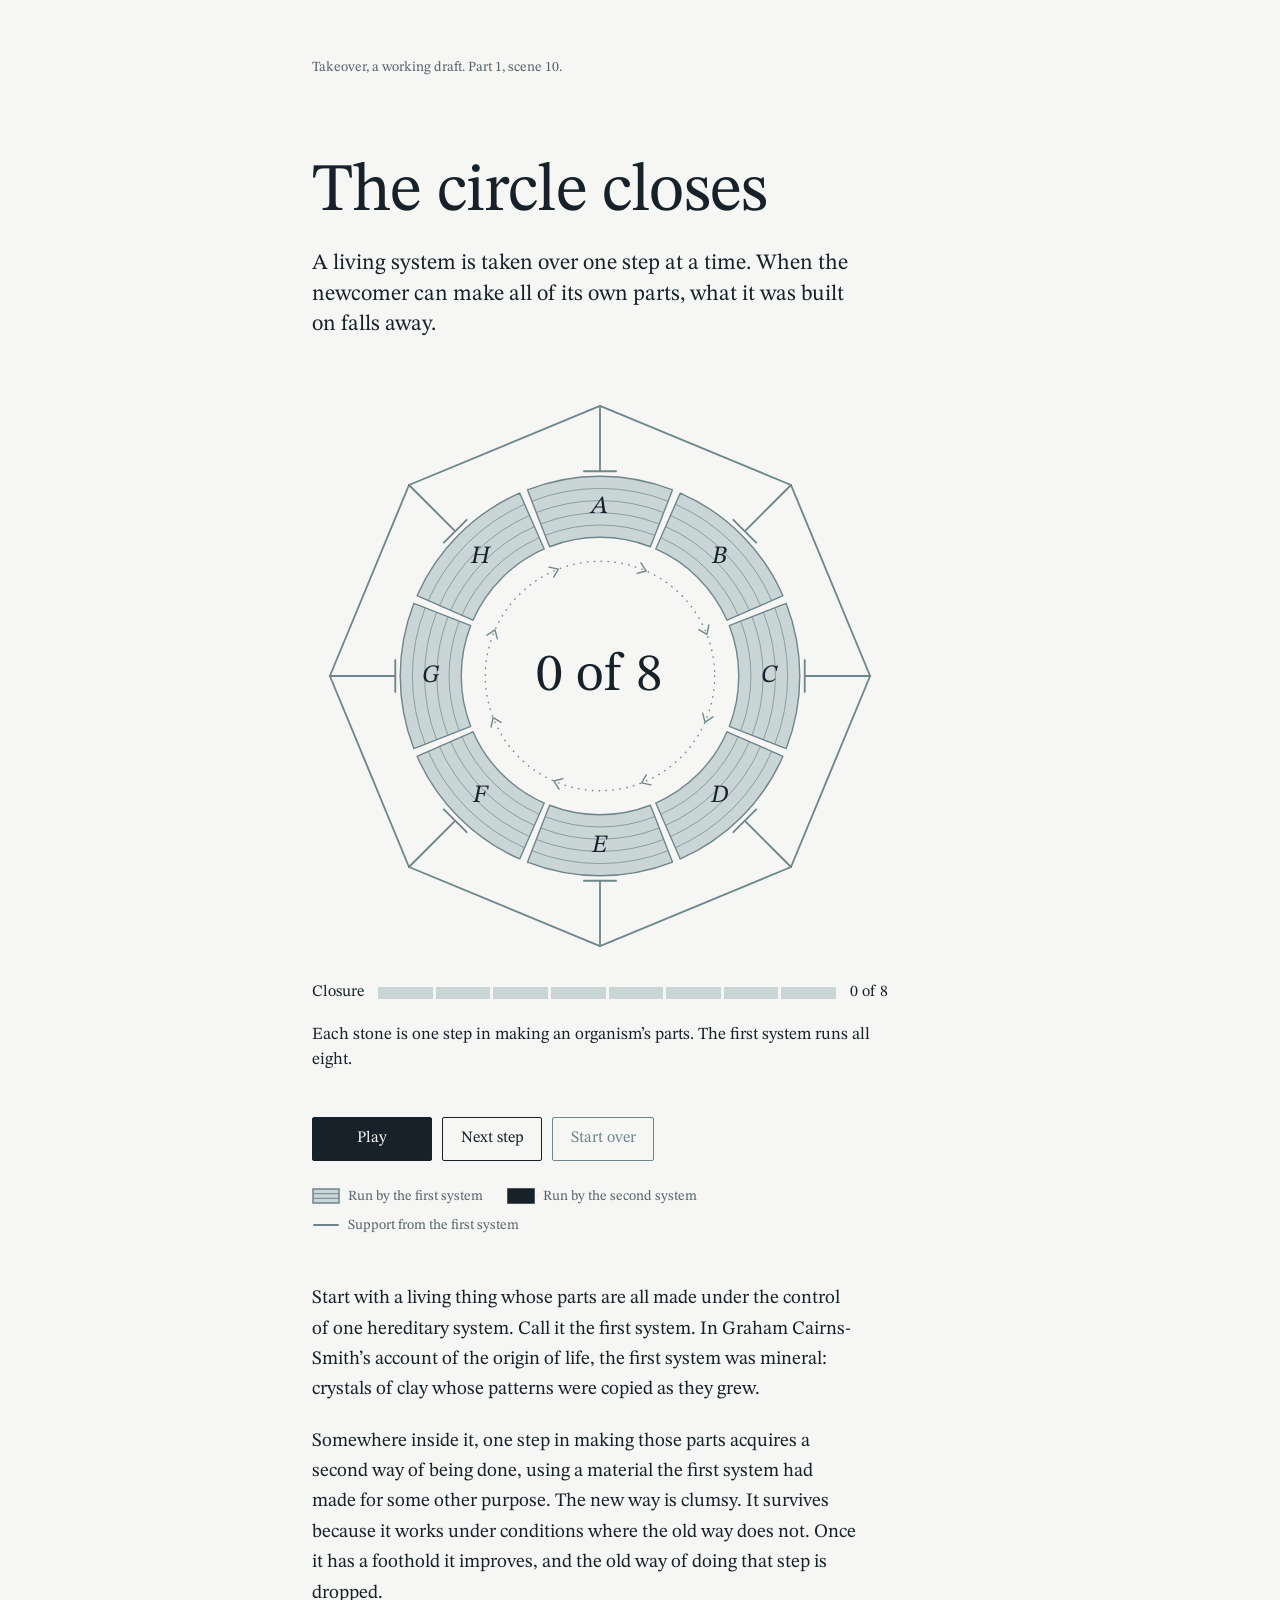
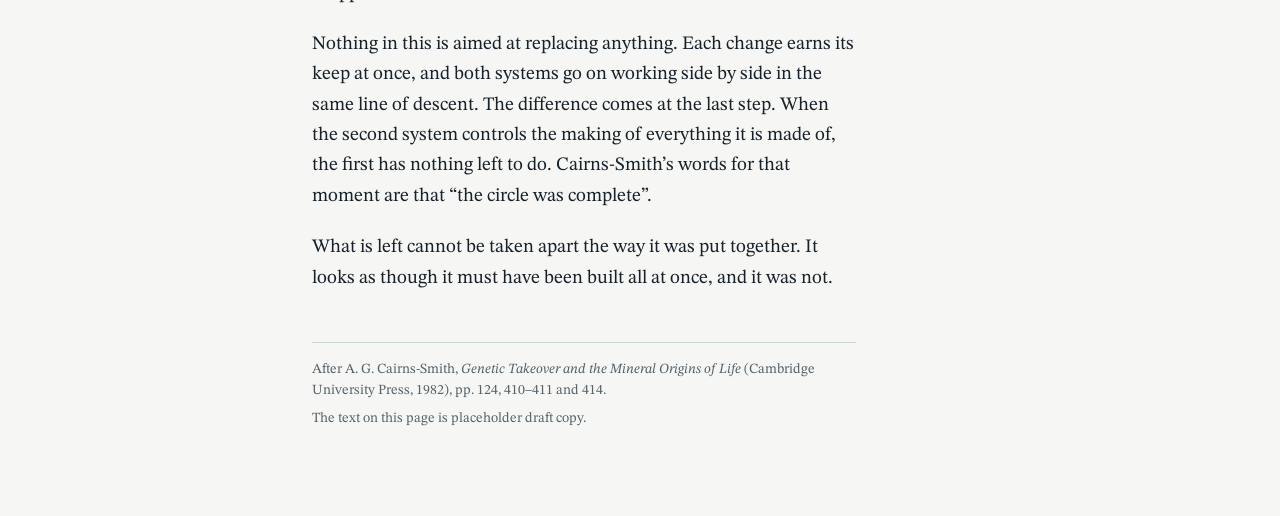
==== index.html @ 48e393f0 "Add scene 10 prototype: the circle closes A static page with the closing-circle animation for Part 1" ====
<!DOCTYPE html>
<html lang="en">
<head>
  <meta charset="utf-8">
  <meta name="viewport" content="width=device-width, initial-scale=1">
  <meta name="robots" content="noindex">
  <title>The circle closes: Takeover, working draft</title>
  <link rel="stylesheet" href="css/essay.css">
</head>
<body>
  <main class="page">

    <p class="draft-note">Takeover, a working draft. Part 1, scene 10.</p>

    <h1>The circle closes</h1>

    <p class="claim">A living system is taken over one step at a time. When the newcomer can make all of its own parts, what it was built on falls away.</p>

    <figure class="plate" id="closing-circle">
      <div class="plate__stage" data-cc-stage>
        <p>This figure is an animation and needs JavaScript to run.</p>
      </div>

      <div class="meter">
        <span id="closure-label">Closure</span>
        <span class="meter__cells" data-cc-meter aria-labelledby="closure-label"></span>
        <span data-cc-readout></span>
      </div>

      <figcaption class="plate__caption" data-cc-caption aria-live="polite"></figcaption>

      <div class="plate__controls">
        <button type="button" data-cc-play>Play</button>
        <button type="button" data-cc-next>Next step</button>
        <button type="button" data-cc-reset>Start over</button>
      </div>

      <ul class="plate__key">
        <li>
          <svg viewBox="0 0 28 16" aria-hidden="true">
            <rect x="1" y="1" width="26" height="14" fill="#cad5d6" stroke="#6f858c" stroke-width="1.5"/>
            <path d="M1 5.7h26M1 10.3h26" stroke="#6f858c" stroke-width="1"/>
          </svg>
          Run by the first system
        </li>
        <li>
          <svg viewBox="0 0 28 16" aria-hidden="true">
            <rect x="1" y="1" width="26" height="14" fill="#17212a" stroke="#17212a" stroke-width="1.5"/>
          </svg>
          Run by the second system
        </li>
        <li>
          <svg viewBox="0 0 28 16" aria-hidden="true">
            <path d="M2 8h24" stroke="#6f858c" stroke-width="2" stroke-linecap="round"/>
          </svg>
          Support from the first system
        </li>
      </ul>
    </figure>

    <div class="prose">
      <p>Start with a living thing whose parts are all made under the control of one hereditary system. Call it the first system. In Graham Cairns-Smith&rsquo;s account of the origin of life, the first system was mineral: crystals of clay whose patterns were copied as they grew.</p>

      <p>Somewhere inside it, one step in making those parts acquires a second way of being done, using a material the first system had made for some other purpose. The new way is clumsy. It survives because it works under conditions where the old way does not. Once it has a foothold it improves, and the old way of doing that step is dropped.</p>

      <p>Nothing in this is aimed at replacing anything. Each change earns its keep at once, and both systems go on working side by side in the same line of descent. The difference comes at the last step. When the second system controls the making of everything it is made of, the first has nothing left to do. Cairns-Smith&rsquo;s words for that moment are that <q>the circle was complete</q>.</p>

      <p>What is left cannot be taken apart the way it was put together. It looks as though it must have been built all at once, and it was not.</p>
    </div>

    <div class="sources">
      <p>After A. G. Cairns-Smith, <i>Genetic Takeover and the Mineral Origins of Life</i> (Cambridge University Press, 1982), pp. 124, 410&ndash;411 and 414.</p>
      <p>The text on this page is placeholder draft copy.</p>
    </div>

  </main>

  <script src="js/closing-circle.js"></script>
  <script src="js/scene-10.js"></script>
</body>
</html>
---- css/essay.css ----
/* Takeover: essay styles.
   Two colours carry the argument: mineral (the first system) and carbon
   (the second). The signal colour is used once, when the circle closes. */

@font-face {
  font-family: "STIX Two Text";
  src: url("../fonts/stix-two-text-latin-400-normal.woff2") format("woff2");
  font-weight: 400;
  font-style: normal;
  font-display: swap;
}
@font-face {
  font-family: "STIX Two Text";
  src: url("../fonts/stix-two-text-latin-400-italic.woff2") format("woff2");
  font-weight: 400;
  font-style: italic;
  font-display: swap;
}
:root {
  color-scheme: light;
  --paper: #f6f7f4;
  --carbon: #17212a;
  --mineral: #cad5d6;
  --mineral-line: #6f858c;
  --signal: #f0b429;
  --quiet: #55626a;
  --serif: "STIX Two Text", "STIXGeneral", "Iowan Old Style", "Palatino Linotype", Georgia, serif;
  --measure: 34rem;
  --plate: 36rem;
}

* { box-sizing: border-box; }

html { -webkit-text-size-adjust: 100%; }

body {
  margin: 0;
  background: var(--paper);
  color: var(--carbon);
  font-family: var(--serif);
  font-size: 1.1875rem;
  line-height: 1.6;
  font-variant-numeric: oldstyle-nums;
}

.page {
  max-width: 46rem;
  margin: 0 auto;
  padding: clamp(1.25rem, 5vw, 3.5rem) clamp(1.25rem, 5vw, 2.5rem) 5rem;
}

.draft-note {
  margin: 0 0 clamp(2.5rem, 9vw, 5rem);
  font-size: 0.875rem;
  color: var(--quiet);
}

h1 {
  margin: 0 0 1.25rem;
  font-size: clamp(2.5rem, 9vw, 4.25rem);
  font-weight: 400;
  line-height: 1.02;
  letter-spacing: -0.012em;
}

.claim {
  max-width: var(--measure);
  margin: 0 0 2.5rem;
  font-size: 1.375rem;
  line-height: 1.4;
}

.prose { max-width: var(--measure); }
.prose p { margin: 0 0 1.1em; }
.prose q { quotes: "\201C" "\201D"; }

.sources {
  max-width: var(--measure);
  margin-top: 3rem;
  padding-top: 1rem;
  border-top: 1px solid var(--mineral);
  font-size: 0.875rem;
  line-height: 1.5;
  color: var(--quiet);
}
.sources p { margin: 0 0 0.5em; }

/* ---------- The figure ---------- */

.plate {
  max-width: var(--plate);
  margin: 0 0 3rem;
}

.plate__stage { margin: 0 -0.5rem; }
.plate__stage p { margin: 0; padding: 2rem 0.5rem; color: var(--quiet); }

.meter {
  display: grid;
  grid-template-columns: auto 1fr auto;
  align-items: center;
  gap: 0.875rem;
  margin-top: 0.5rem;
  font-size: 1rem;
  font-variant-numeric: lining-nums tabular-nums;
}
.meter__cells {
  display: grid;
  grid-auto-flow: column;
  grid-auto-columns: 1fr;
  gap: 3px;
  height: 0.75rem;
}
.meter__cell {
  background: var(--mineral);
  transition: background-color 0.5s ease 0.4s;
}
.meter__cell[data-on="true"] { background: var(--carbon); }

.plate__caption {
  min-height: 4.9em;
  margin: 1rem 0 0;
  font-size: 1.0625rem;
  line-height: 1.5;
}

.plate__controls {
  display: flex;
  flex-wrap: wrap;
  gap: 0.625rem;
  margin-top: 0.75rem;
}

.plate__controls button {
  min-height: 2.75rem;
  padding: 0.4rem 1.1rem;
  border: 1.5px solid var(--carbon);
  border-radius: 2px;
  background: transparent;
  color: var(--carbon);
  font: inherit;
  font-size: 1rem;
  font-variant-numeric: lining-nums;
  cursor: pointer;
}
.plate__controls button[data-cc-play] {
  min-width: 7.5rem;
  background: var(--carbon);
  color: var(--paper);
}
.plate__controls button:disabled {
  border-color: var(--mineral-line);
  color: var(--mineral-line);
  cursor: default;
}
.plate__controls button:focus-visible {
  outline: 2px solid var(--carbon);
  outline-offset: 3px;
}

.plate__key {
  display: flex;
  flex-wrap: wrap;
  gap: 0.4rem 1.5rem;
  margin: 1.5rem 0 0;
  padding: 0;
  list-style: none;
  font-size: 0.875rem;
  color: var(--quiet);
}
.plate__key li { display: flex; align-items: center; gap: 0.5rem; }
.plate__key svg { flex: none; width: 1.75rem; height: 1rem; }

/* ---------- Closing circle (SVG) ---------- */

.cc { display: block; width: 100%; height: auto; }

.cc-stone {
  fill: var(--mineral);
  stroke: var(--mineral-line);
  stroke-width: 1.5;
  stroke-linejoin: round;
  transition: stroke 0.4s ease 0.5s;
}
.cc-layers path {
  fill: none;
  stroke: var(--mineral-line);
  stroke-width: 1;
  opacity: 0.75;
  transition: opacity 0.5s ease 0.6s;
}
.cc-core {
  fill: var(--carbon);
  transform-box: fill-box;
  transform-origin: center;
  transform: scale(0.05);
  opacity: 0;
  transition: transform 0.9s cubic-bezier(0.3, 0.7, 0.2, 1), opacity 0.25s ease;
}
.cc-letter {
  font-family: var(--serif);
  font-style: italic;
  font-size: 27px;
  fill: var(--carbon);
  text-anchor: middle;
  dominant-baseline: central;
  transition: fill 0.3s ease 0.15s;
}

.cc-step[data-status="overlap"] .cc-core { transform: scale(0.52); opacity: 1; }
.cc-step[data-status="second"] .cc-core { transform: scale(1); opacity: 1; }
.cc-step[data-status="second"] .cc-layers path { opacity: 0; }
.cc-step[data-status="second"] .cc-stone { stroke: var(--carbon); }
.cc-step[data-status="overlap"] .cc-letter,
.cc-step[data-status="second"] .cc-letter { fill: var(--paper); }

/* Supports: the first system holding each step up. */
.cc-support,
.cc-beam {
  transform-box: fill-box;
  transform-origin: center;
  transition: transform 1.2s cubic-bezier(0.55, 0, 0.85, 0.35) var(--delay, 0s),
              opacity 1s ease-in var(--delay, 0s);
}
.cc-support line,
.cc-beam {
  fill: none;
  stroke: var(--mineral-line);
  stroke-width: 2;
  stroke-linecap: round;
}
.cc-support line { transition: opacity 0.5s ease 0.7s; }
.cc-support[data-slack="true"] line { stroke-dasharray: 1.5 6.5; opacity: 0.6; }

.cc[data-dropped="true"] .cc-support,
.cc[data-dropped="true"] .cc-beam {
  transform: translate(var(--dx, 0px), 200px) rotate(var(--rot, 10deg));
  opacity: 0;
}

/* The loop itself. */
.cc-track {
  fill: none;
  stroke: var(--mineral-line);
  stroke-width: 1.5;
  stroke-dasharray: 0.5 7;
  stroke-linecap: round;
  transition: stroke 0.6s ease;
}
.cc-arrow {
  fill: none;
  stroke: var(--mineral-line);
  stroke-width: 1.5;
  stroke-linecap: round;
  stroke-linejoin: round;
  transition: stroke 0.6s ease;
}
.cc[data-closed="true"] .cc-track {
  stroke: var(--carbon);
  stroke-dasharray: none;
  stroke-width: 2;
}
.cc[data-closed="true"] .cc-arrow { stroke: var(--carbon); }

.cc-runner {
  opacity: 0;
  transform-box: view-box;
  transform-origin: 320px 320px;
}
.cc-runner circle { fill: var(--signal); stroke: var(--carbon); stroke-width: 1.5; }
.cc[data-closed="true"] .cc-runner {
  opacity: 1;
  animation: cc-lap 2.6s cubic-bezier(0.45, 0, 0.2, 1) 0.6s 2 both;
}
@keyframes cc-lap { to { transform: rotate(360deg); } }

.cc-count {
  font-family: var(--serif);
  font-size: 58px;
  font-variant-numeric: lining-nums;
  fill: var(--carbon);
  text-anchor: middle;
  dominant-baseline: central;
}

/* Once the supports are down, the runner rests at the top of the loop. */
.cc[data-dropped="true"] .cc-runner { animation: none; }

/* Jump between states without animating (start over, deep links). */
.is-snapping .cc *,
.is-snapping .meter__cell { transition: none !important; animation: none !important; }

@media (prefers-reduced-motion: reduce) {
  .cc *, .meter__cell { transition: none !important; }
  .cc[data-closed="true"] .cc-runner { animation: none; }
  .cc[data-dropped="true"] .cc-support,
  .cc[data-dropped="true"] .cc-beam { transform: none; }
}
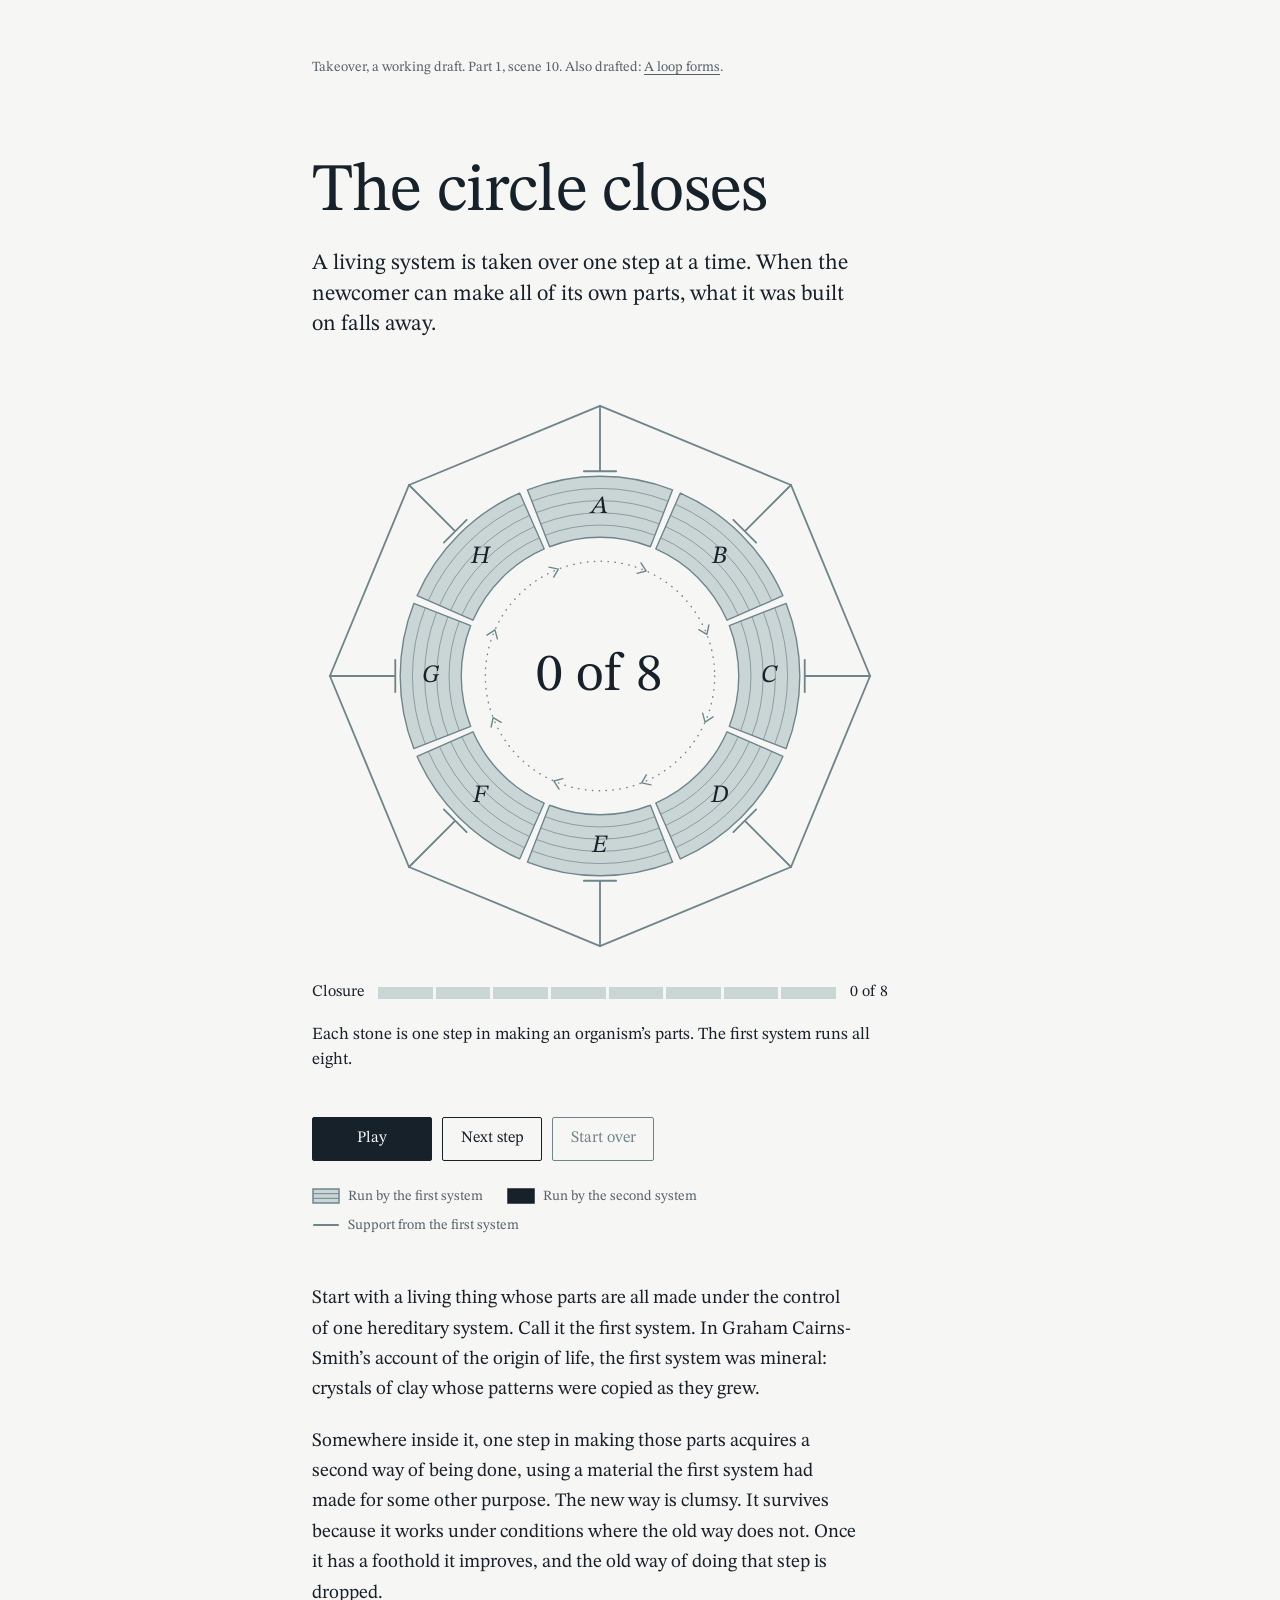
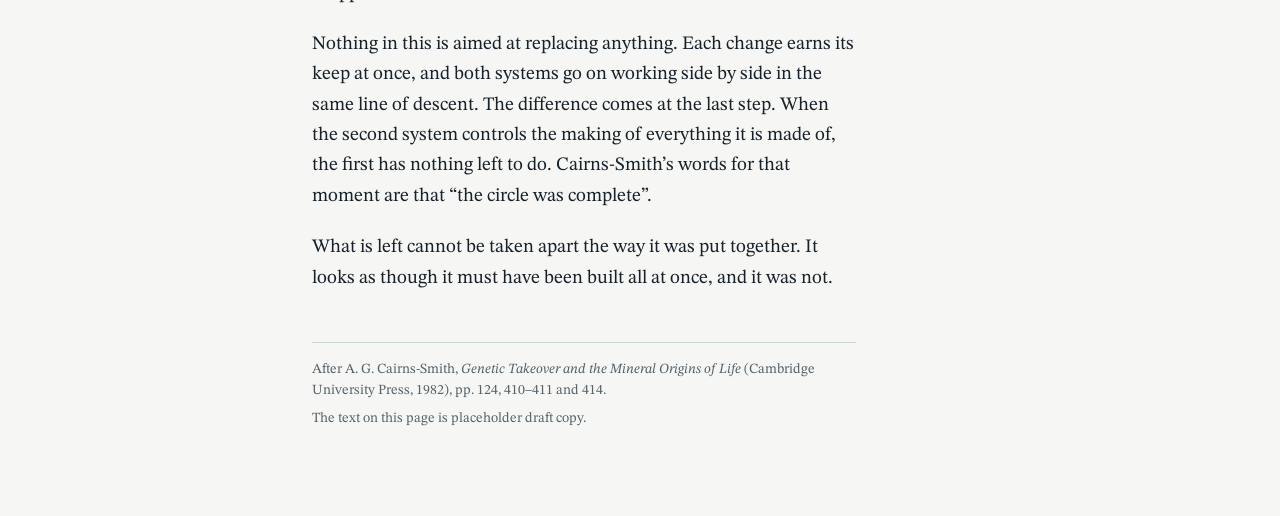
==== commit 3e14c093: "Add "A loop forms": a loop emerging from a soup The scene 10 figure starts with its ring already com" ====
--- a/index.html
+++ b/index.html
@@ -10,14 +10,14 @@
 <body>
   <main class="page">
 
-    <p class="draft-note">Takeover, a working draft. Part 1, scene 10.</p>
+    <p class="draft-note">Takeover, a working draft. Part 1, scene 10. Also drafted: <a href="a-loop-forms.html">A loop forms</a>.</p>
 
     <h1>The circle closes</h1>
 
     <p class="claim">A living system is taken over one step at a time. When the newcomer can make all of its own parts, what it was built on falls away.</p>
 
     <figure class="plate" id="closing-circle">
-      <div class="plate__stage" data-cc-stage>
+      <div class="plate__stage" data-fig-stage>
         <p>This figure is an animation and needs JavaScript to run.</p>
       </div>
 
@@ -27,12 +27,12 @@
         <span data-cc-readout></span>
       </div>
 
-      <figcaption class="plate__caption" data-cc-caption aria-live="polite"></figcaption>
+      <figcaption class="plate__caption" data-fig-caption aria-live="polite"></figcaption>
 
       <div class="plate__controls">
-        <button type="button" data-cc-play>Play</button>
-        <button type="button" data-cc-next>Next step</button>
-        <button type="button" data-cc-reset>Start over</button>
+        <button type="button" data-fig-play>Play</button>
+        <button type="button" data-fig-next>Next step</button>
+        <button type="button" data-fig-reset>Start over</button>
       </div>
 
       <ul class="plate__key">
@@ -75,6 +75,7 @@
 
   </main>
 
+  <script src="js/figure-player.js"></script>
   <script src="js/closing-circle.js"></script>
   <script src="js/scene-10.js"></script>
 </body>
--- a/css/essay.css
+++ b/css/essay.css
@@ -22,6 +22,7 @@
   --carbon: #17212a;
   --mineral: #cad5d6;
   --mineral-line: #6f858c;
+  --soup: #e8eeee;
   --signal: #f0b429;
   --quiet: #55626a;
   --serif: "STIX Two Text", "STIXGeneral", "Iowan Old Style", "Palatino Linotype", Georgia, serif;
@@ -54,6 +55,9 @@
   font-size: 0.875rem;
   color: var(--quiet);
 }
+.draft-note a { color: inherit; text-underline-offset: 0.2em; }
+.draft-note a:hover { color: var(--carbon); }
+.draft-note a:focus-visible { outline: 2px solid var(--carbon); outline-offset: 3px; }
 
 h1 {
   margin: 0 0 1.25rem;
@@ -143,7 +147,7 @@
   font-variant-numeric: lining-nums;
   cursor: pointer;
 }
-.plate__controls button[data-cc-play] {
+.plate__controls button[data-fig-play] {
   min-width: 7.5rem;
   background: var(--carbon);
   color: var(--paper);
@@ -286,13 +290,95 @@
 /* Once the supports are down, the runner rests at the top of the loop. */
 .cc[data-dropped="true"] .cc-runner { animation: none; }
 
+/* ---------- Loop forms (SVG) ---------- */
+
+.lf { display: block; width: 100%; height: auto; }
+
+.lf-pool {
+  fill: var(--soup);
+  stroke: var(--mineral-line);
+  stroke-width: 1.5;
+}
+
+/* Each letter is one unit of a substance. */
+.lf-glyph {
+  font-family: var(--serif);
+  font-style: italic;
+  font-size: 22px;
+  fill: var(--carbon);
+  text-anchor: middle;
+  dominant-baseline: central;
+  opacity: 0;
+  transform-box: fill-box;
+  transform-origin: center;
+  transform: scale(0.35) rotate(var(--tilt, 0deg));
+  transition: opacity 0.45s ease var(--delay, 0s),
+              transform 0.6s cubic-bezier(0.3, 0.7, 0.2, 1) var(--delay, 0s),
+              fill 0.7s ease;
+}
+.lf-glyph[data-on="true"] {
+  opacity: 1;
+  transform: rotate(var(--tilt, 0deg));
+}
+.lf-species[data-dim="true"] .lf-glyph { fill: var(--mineral-line); }
+
+/* One substance turning into another. */
+.lf-rx { opacity: 0; transition: opacity 0.6s ease; }
+.lf-rx[data-state="on"],
+.lf-rx[data-state="loop"] { opacity: 1; }
+.lf[data-closed="true"] .lf-rx[data-state="on"] { opacity: 0.55; }
+
+.lf-rx-line,
+.lf-rx-head {
+  fill: none;
+  stroke: var(--mineral-line);
+  stroke-width: 1.5;
+  stroke-linecap: round;
+  stroke-linejoin: round;
+  transition: stroke 0.5s ease, stroke-width 0.5s ease;
+}
+.lf-rx[data-state="loop"] .lf-rx-line,
+.lf-rx[data-state="loop"] .lf-rx-head {
+  stroke: var(--carbon);
+  stroke-width: 3;
+}
+
+/* Dots travelling along a reaction, in its direction. They run for a few
+   seconds after each new state and then rest. */
+.lf-rx-flow {
+  fill: none;
+  stroke: var(--carbon);
+  stroke-width: 3;
+  stroke-linecap: round;
+  stroke-dasharray: 0.1 14;
+  opacity: 0;
+}
+.lf-rx[data-state="on"] .lf-rx-flow { opacity: 0.6; }
+.lf-rx[data-state="loop"] .lf-rx-flow { stroke: var(--paper); stroke-width: 1.75; opacity: 1; }
+.lf[data-beat="0"] .lf-rx:not([data-state="off"]) .lf-rx-flow { animation: lf-flow-a 1.4s linear 5; }
+.lf[data-beat="1"] .lf-rx:not([data-state="off"]) .lf-rx-flow { animation: lf-flow-b 1.4s linear 5; }
+.lf .lf-rx[data-state="loop"] .lf-rx-flow { animation-duration: 0.9s; animation-iteration-count: 8; }
+@keyframes lf-flow-a { from { stroke-dashoffset: 14.1; } to { stroke-dashoffset: 0; } }
+@keyframes lf-flow-b { from { stroke-dashoffset: 14.1; } to { stroke-dashoffset: 0; } }
+
+.lf-runner {
+  fill: var(--signal);
+  stroke: var(--carbon);
+  stroke-width: 1.5;
+  opacity: 0;
+  transition: opacity 0.5s ease;
+}
+/* The runner shows only while it laps the new loop. */
+.lf[data-running="true"] .lf-runner { opacity: 1; }
+
 /* Jump between states without animating (start over, deep links). */
-.is-snapping .cc *,
+.is-snapping svg *,
 .is-snapping .meter__cell { transition: none !important; animation: none !important; }
 
 @media (prefers-reduced-motion: reduce) {
-  .cc *, .meter__cell { transition: none !important; }
+  .cc *, .lf *, .meter__cell { transition: none !important; }
   .cc[data-closed="true"] .cc-runner { animation: none; }
   .cc[data-dropped="true"] .cc-support,
   .cc[data-dropped="true"] .cc-beam { transform: none; }
-}
+  .lf .lf-rx .lf-rx-flow { animation: none !important; }
+}
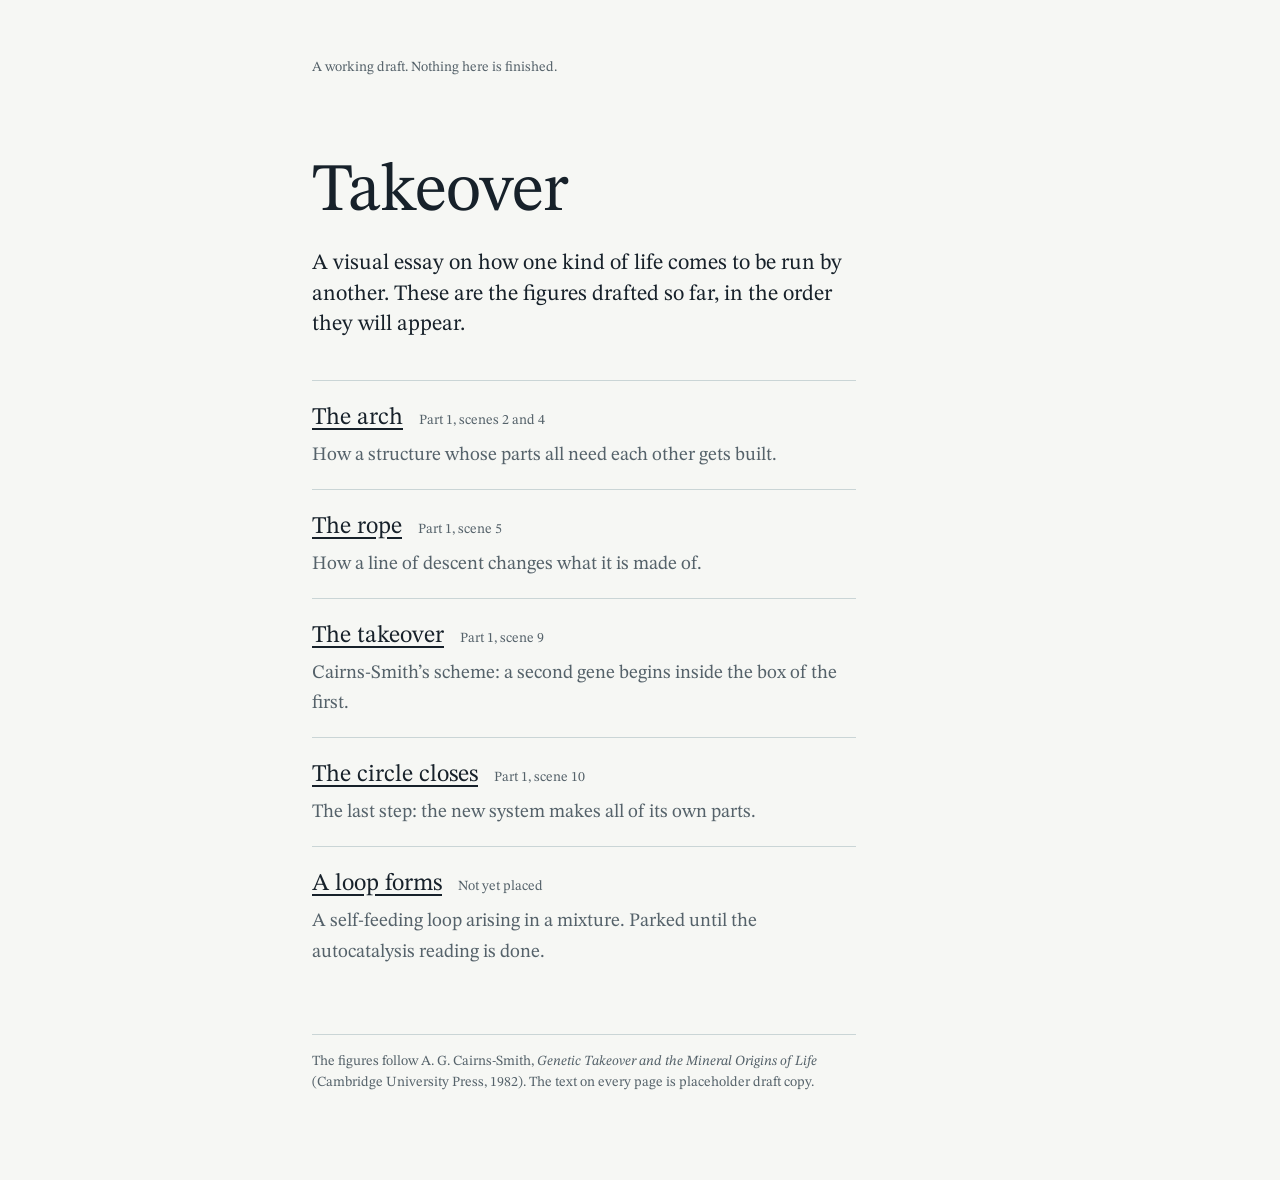
==== commit 39787a79: "Add the arch, the rope and the takeover, plus a contents page Three figures that follow Cairns-Smith" ====
--- a/index.html
+++ b/index.html
@@ -4,79 +4,50 @@
   <meta charset="utf-8">
   <meta name="viewport" content="width=device-width, initial-scale=1">
   <meta name="robots" content="noindex">
-  <title>The circle closes: Takeover, working draft</title>
+  <title>Takeover: working draft</title>
   <link rel="stylesheet" href="css/essay.css">
 </head>
 <body>
   <main class="page">
 
-    <p class="draft-note">Takeover, a working draft. Part 1, scene 10. Also drafted: <a href="a-loop-forms.html">A loop forms</a>.</p>
+    <p class="draft-note">A working draft. Nothing here is finished.</p>
 
-    <h1>The circle closes</h1>
+    <h1>Takeover</h1>
 
-    <p class="claim">A living system is taken over one step at a time. When the newcomer can make all of its own parts, what it was built on falls away.</p>
+    <p class="claim">A visual essay on how one kind of life comes to be run by another. These are the figures drafted so far, in the order they will appear.</p>
 
-    <figure class="plate" id="closing-circle">
-      <div class="plate__stage" data-fig-stage>
-        <p>This figure is an animation and needs JavaScript to run.</p>
-      </div>
-
-      <div class="meter">
-        <span id="closure-label">Closure</span>
-        <span class="meter__cells" data-cc-meter aria-labelledby="closure-label"></span>
-        <span data-cc-readout></span>
-      </div>
-
-      <figcaption class="plate__caption" data-fig-caption aria-live="polite"></figcaption>
-
-      <div class="plate__controls">
-        <button type="button" data-fig-play>Play</button>
-        <button type="button" data-fig-next>Next step</button>
-        <button type="button" data-fig-reset>Start over</button>
-      </div>
-
-      <ul class="plate__key">
-        <li>
-          <svg viewBox="0 0 28 16" aria-hidden="true">
-            <rect x="1" y="1" width="26" height="14" fill="#cad5d6" stroke="#6f858c" stroke-width="1.5"/>
-            <path d="M1 5.7h26M1 10.3h26" stroke="#6f858c" stroke-width="1"/>
-          </svg>
-          Run by the first system
-        </li>
-        <li>
-          <svg viewBox="0 0 28 16" aria-hidden="true">
-            <rect x="1" y="1" width="26" height="14" fill="#17212a" stroke="#17212a" stroke-width="1.5"/>
-          </svg>
-          Run by the second system
-        </li>
-        <li>
-          <svg viewBox="0 0 28 16" aria-hidden="true">
-            <path d="M2 8h24" stroke="#6f858c" stroke-width="2" stroke-linecap="round"/>
-          </svg>
-          Support from the first system
-        </li>
-      </ul>
-    </figure>
-
-    <div class="prose">
-      <p>Start with a living thing whose parts are all made under the control of one hereditary system. Call it the first system. In Graham Cairns-Smith&rsquo;s account of the origin of life, the first system was mineral: crystals of clay whose patterns were copied as they grew.</p>
-
-      <p>Somewhere inside it, one step in making those parts acquires a second way of being done, using a material the first system had made for some other purpose. The new way is clumsy. It survives because it works under conditions where the old way does not. Once it has a foothold it improves, and the old way of doing that step is dropped.</p>
-
-      <p>Nothing in this is aimed at replacing anything. Each change earns its keep at once, and both systems go on working side by side in the same line of descent. The difference comes at the last step. When the second system controls the making of everything it is made of, the first has nothing left to do. Cairns-Smith&rsquo;s words for that moment are that <q>the circle was complete</q>.</p>
-
-      <p>What is left cannot be taken apart the way it was put together. It looks as though it must have been built all at once, and it was not.</p>
-    </div>
+    <ul class="contents">
+      <li>
+        <a href="the-arch.html">The arch</a>
+        <span class="contents__where">Part 1, scenes 2 and 4</span>
+        <p>How a structure whose parts all need each other gets built.</p>
+      </li>
+      <li>
+        <a href="the-rope.html">The rope</a>
+        <span class="contents__where">Part 1, scene 5</span>
+        <p>How a line of descent changes what it is made of.</p>
+      </li>
+      <li>
+        <a href="the-takeover.html">The takeover</a>
+        <span class="contents__where">Part 1, scene 9</span>
+        <p>Cairns-Smith&rsquo;s scheme: a second gene begins inside the box of the first.</p>
+      </li>
+      <li>
+        <a href="the-circle-closes.html">The circle closes</a>
+        <span class="contents__where">Part 1, scene 10</span>
+        <p>The last step: the new system makes all of its own parts.</p>
+      </li>
+      <li>
+        <a href="a-loop-forms.html">A loop forms</a>
+        <span class="contents__where">Not yet placed</span>
+        <p>A self-feeding loop arising in a mixture. Parked until the autocatalysis reading is done.</p>
+      </li>
+    </ul>
 
     <div class="sources">
-      <p>After A. G. Cairns-Smith, <i>Genetic Takeover and the Mineral Origins of Life</i> (Cambridge University Press, 1982), pp. 124, 410&ndash;411 and 414.</p>
-      <p>The text on this page is placeholder draft copy.</p>
+      <p>The figures follow A. G. Cairns-Smith, <i>Genetic Takeover and the Mineral Origins of Life</i> (Cambridge University Press, 1982). The text on every page is placeholder draft copy.</p>
     </div>
 
   </main>
-
-  <script src="js/figure-player.js"></script>
-  <script src="js/closing-circle.js"></script>
-  <script src="js/scene-10.js"></script>
 </body>
 </html>
--- a/css/essay.css
+++ b/css/essay.css
@@ -371,12 +371,94 @@
 /* The runner shows only while it laps the new loop. */
 .lf[data-running="true"] .lf-runner { opacity: 1; }
 
+/* ---------- The arch (SVG) ---------- */
+
+.arch { display: block; width: 100%; height: auto; }
+.arch-ground { stroke: var(--mineral-line); stroke-width: 2; stroke-linecap: round; }
+
+.arch-stone {
+  fill: var(--mineral);
+  stroke: var(--mineral-line);
+  stroke-width: 1.5;
+  transform-box: fill-box;
+  transform-origin: center;
+  transition: transform 0.5s cubic-bezier(0.3, 0.7, 0.2, 1) var(--delay, 0s),
+              opacity 0.3s ease var(--delay, 0s),
+              fill 0.6s ease, stroke 0.6s ease;
+}
+.arch-stone[data-here="no"] { opacity: 0; transform: translateY(-44px); }
+.arch-stone[data-here="gone"] { opacity: 0; transform: translateY(12px) scale(0.6); }
+/* A stone that now holds, and is held by, its neighbours. */
+.arch-stone[data-locked="true"] { fill: var(--carbon); stroke: var(--paper); }
+/* One stone pulled out, and the stones above it starting to drop. */
+.arch-stone[data-here="tug"] {
+  transform: translate(var(--ux, 0px), var(--uy, 0px));
+  fill: var(--paper);
+  stroke: var(--carbon);
+  stroke-dasharray: 4 4;
+}
+.arch-stone[data-sag="true"] { transform: translate(5px, 17px) rotate(16deg); }
+
+.arch-ghost {
+  fill: none;
+  stroke: var(--mineral-line);
+  stroke-width: 1.25;
+  stroke-dasharray: 3 4;
+  opacity: 0;
+  transition: opacity 0.5s ease;
+}
+.arch[data-ghost="true"] .arch-ghost { opacity: 1; }
+
+/* ---------- The rope (SVG) ---------- */
+
+.rope { display: block; width: 100%; height: auto; }
+.rope-casing,
+.rope-thread { fill: none; stroke-linecap: round; stroke-linejoin: round; }
+.rope-casing { stroke: var(--paper); stroke-width: 10.5; }
+.rope-thread { stroke-width: 6.5; }
+.rope-thread[data-kind="1"] { stroke: var(--mineral-line); }
+.rope-thread[data-kind="2"] { stroke: var(--carbon); }
+.rope-axis { fill: none; stroke: var(--mineral-line); stroke-width: 1.25; stroke-linecap: round; stroke-linejoin: round; }
+
+/* ---------- The takeover (SVG) ---------- */
+
+.tk { display: block; width: 100%; height: auto; }
+.tk-box { fill: var(--soup); }
+.tk-edge { stroke-linecap: round; transition: stroke 0.6s ease, stroke-width 0.6s ease; }
+.tk-edge[data-by="0"] { stroke: var(--mineral-line); stroke-width: 1.5; stroke-dasharray: 2 6; }
+.tk-edge[data-by="1"] { stroke: var(--mineral-line); stroke-width: 2.5; }
+.tk-edge[data-by="2"] { stroke: var(--carbon); stroke-width: 4; }
+.tk-arrow {
+  fill: none;
+  stroke-linecap: round;
+  stroke-linejoin: round;
+  opacity: 0;
+  transition: opacity 0.6s ease;
+}
+.tk-arrow[data-on="true"] { opacity: 1; }
+.tk-arrow[data-gene="1"] { stroke: var(--mineral-line); stroke-width: 1.5; }
+.tk-arrow[data-gene="2"] { stroke: var(--carbon); stroke-width: 2.25; }
+.tk-plate { fill: var(--mineral); stroke: var(--mineral-line); stroke-width: 1.5; stroke-linejoin: round; }
+.tk-link { fill: none; stroke: var(--mineral-line); stroke-width: 2; transition: stroke 0.6s ease; }
+.tk-bead { fill: var(--paper); stroke: var(--mineral-line); stroke-width: 1.5; transition: fill 0.6s ease, stroke 0.6s ease; }
+.tk-chain[data-gene="true"] .tk-link { stroke: var(--carbon); }
+.tk-chain[data-gene="true"] .tk-bead { fill: var(--carbon); stroke: var(--carbon); }
+
+/* ---------- Contents page ---------- */
+
+.contents { max-width: var(--measure); margin: 0; padding: 0; list-style: none; }
+.contents li { padding: 1.1rem 0; border-top: 1px solid var(--mineral); }
+.contents a { font-size: 1.5rem; color: var(--carbon); text-underline-offset: 0.18em; }
+.contents a:focus-visible { outline: 2px solid var(--carbon); outline-offset: 3px; }
+.contents__where { margin-left: 0.75rem; font-size: 0.875rem; color: var(--quiet); white-space: nowrap; }
+.contents p { margin: 0.25rem 0 0; color: var(--quiet); }
+
 /* Jump between states without animating (start over, deep links). */
 .is-snapping svg *,
 .is-snapping .meter__cell { transition: none !important; animation: none !important; }
 
 @media (prefers-reduced-motion: reduce) {
-  .cc *, .lf *, .meter__cell { transition: none !important; }
+  .cc *, .lf *, .arch *, .tk *, .meter__cell { transition: none !important; }
   .cc[data-closed="true"] .cc-runner { animation: none; }
   .cc[data-dropped="true"] .cc-support,
   .cc[data-dropped="true"] .cc-beam { transform: none; }
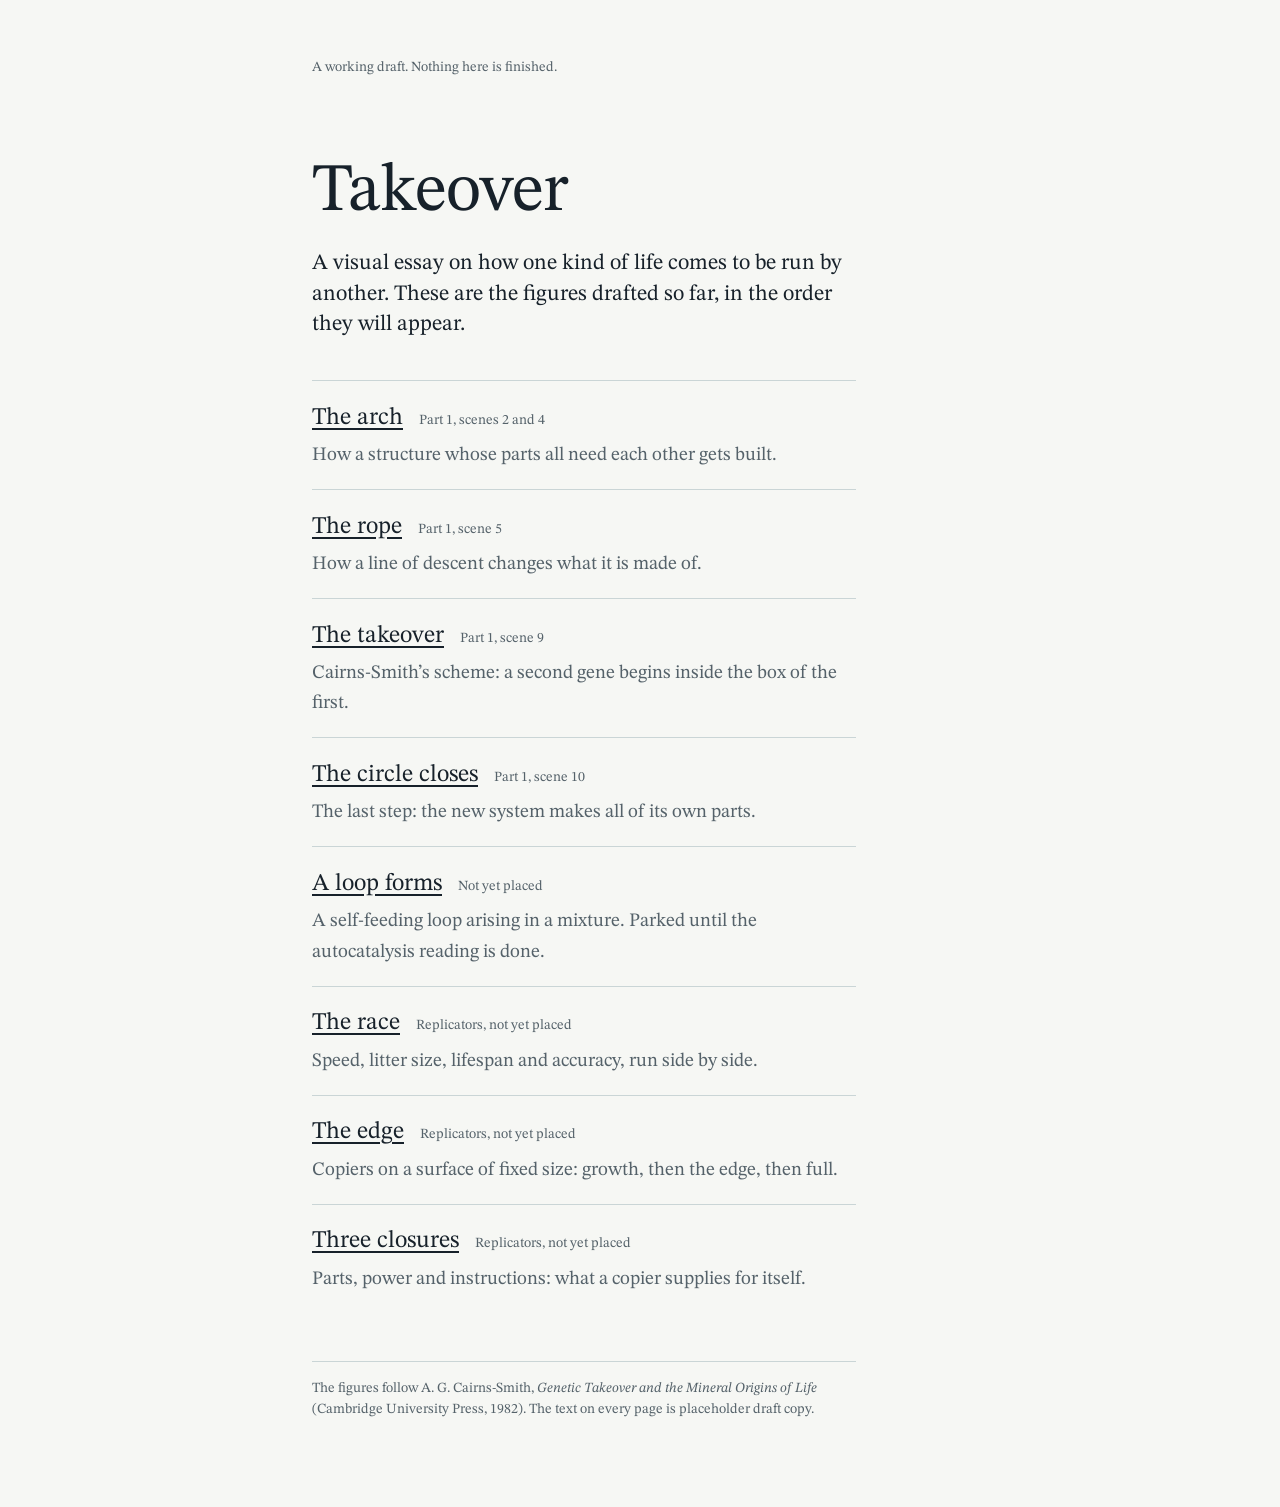
==== commit 49a40236: "Add three replicator figures: the race, the edge, three closures Drawn from Freitas and Merkle, Kine" ====
--- a/index.html
+++ b/index.html
@@ -42,6 +42,21 @@
         <span class="contents__where">Not yet placed</span>
         <p>A self-feeding loop arising in a mixture. Parked until the autocatalysis reading is done.</p>
       </li>
+      <li>
+        <a href="the-race.html">The race</a>
+        <span class="contents__where">Replicators, not yet placed</span>
+        <p>Speed, litter size, lifespan and accuracy, run side by side.</p>
+      </li>
+      <li>
+        <a href="the-edge.html">The edge</a>
+        <span class="contents__where">Replicators, not yet placed</span>
+        <p>Copiers on a surface of fixed size: growth, then the edge, then full.</p>
+      </li>
+      <li>
+        <a href="three-closures.html">Three closures</a>
+        <span class="contents__where">Replicators, not yet placed</span>
+        <p>Parts, power and instructions: what a copier supplies for itself.</p>
+      </li>
     </ul>
 
     <div class="sources">
--- a/css/essay.css
+++ b/css/essay.css
@@ -444,6 +444,55 @@
 .tk-chain[data-gene="true"] .tk-link { stroke: var(--carbon); }
 .tk-chain[data-gene="true"] .tk-bead { fill: var(--carbon); stroke: var(--carbon); }
 
+/* ---------- The race (SVG) ---------- */
+
+.race { display: block; width: 100%; height: auto; }
+.race text { font-family: var(--serif); fill: var(--carbon); }
+.race-name { font-size: 22px; font-style: italic; }
+.race-total { font-size: 19px; }
+.race-clock { font-size: 18px; fill: var(--quiet) !important; }
+.race-dot { fill: var(--carbon); stroke: var(--carbon); stroke-width: 1.25; opacity: 0; transition: opacity 0.7s ease; }
+.race-dot[data-on="true"] { opacity: 1; }
+.race-dot[data-true="false"] { fill: var(--paper); stroke: var(--mineral-line); }
+.race-share { fill: var(--carbon); transition: x 0.9s ease, width 0.9s ease; }
+.race-share-name { font-size: 16px; font-style: italic; }
+
+/* ---------- The edge (SVG) ---------- */
+
+.spread { display: block; width: 100%; height: auto; }
+.spread text { font-family: var(--serif); }
+.spread-ground { fill: var(--soup); }
+.spread-cell { fill: none; }
+.spread-cell[data-is="edge"] { fill: var(--carbon); }
+.spread-cell[data-is="inside"] { fill: var(--mineral-line); }
+.spread-axis { fill: none; stroke: var(--mineral-line); stroke-width: 1.25; }
+.spread-ceiling { fill: none; stroke: var(--mineral-line); stroke-width: 1.25; stroke-dasharray: 2 5; stroke-linecap: round; }
+.spread-curve { fill: none; stroke: var(--carbon); stroke-width: 2.25; stroke-linejoin: round; stroke-linecap: round; }
+.spread-marker { fill: var(--carbon); }
+.spread-note { font-size: 17px; fill: var(--quiet); }
+
+/* ---------- Three closures (SVG) ---------- */
+
+.clo { display: block; width: 100%; height: auto; }
+.clo text { font-family: var(--serif); }
+.clo-head, .clo-note { font-size: 17px; fill: var(--quiet); }
+.clo-box { fill: none; stroke: var(--carbon); stroke-width: 1.75; }
+.clo-supplier { transition: opacity 0.6s ease; }
+.clo-supplier rect { fill: var(--mineral); stroke: var(--mineral-line); stroke-width: 1.5; }
+.clo-supplier text { font-size: 19px; fill: var(--carbon); }
+.clo-line { fill: none; stroke: var(--mineral-line); transition: opacity 0.6s ease; }
+.clo-line[data-cut="true"] { stroke-dasharray: 34 30 400; }
+.clo-snip { fill: none; stroke: var(--carbon); stroke-width: 2.25; stroke-linecap: round; opacity: 0; transition: opacity 0.4s ease; }
+.clo-snip[data-cut="true"] { opacity: 1; }
+.clo-bar { fill: var(--mineral); }
+.clo-own { fill: var(--carbon); }
+.clo-make, .clo-raw { fill: none; stroke: var(--mineral-line); stroke-width: 1.5; stroke-linecap: round; stroke-linejoin: round; }
+.clo-make { stroke: var(--carbon); transition: opacity 0.6s ease; }
+.clo-copy { transition: opacity 0.6s ease; }
+.clo[data-copies="false"] .clo-copy { opacity: 0.22; }
+.clo[data-copies="false"] .clo-copy .clo-box { stroke-dasharray: 5 5; }
+.clo[data-copies="false"] .clo-make { opacity: 0.22; }
+
 /* ---------- Contents page ---------- */
 
 .contents { max-width: var(--measure); margin: 0; padding: 0; list-style: none; }
@@ -458,7 +507,7 @@
 .is-snapping .meter__cell { transition: none !important; animation: none !important; }
 
 @media (prefers-reduced-motion: reduce) {
-  .cc *, .lf *, .arch *, .tk *, .meter__cell { transition: none !important; }
+  .cc *, .lf *, .arch *, .tk *, .race *, .clo *, .meter__cell { transition: none !important; }
   .cc[data-closed="true"] .cc-runner { animation: none; }
   .cc[data-dropped="true"] .cc-support,
   .cc[data-dropped="true"] .cc-beam { transform: none; }
